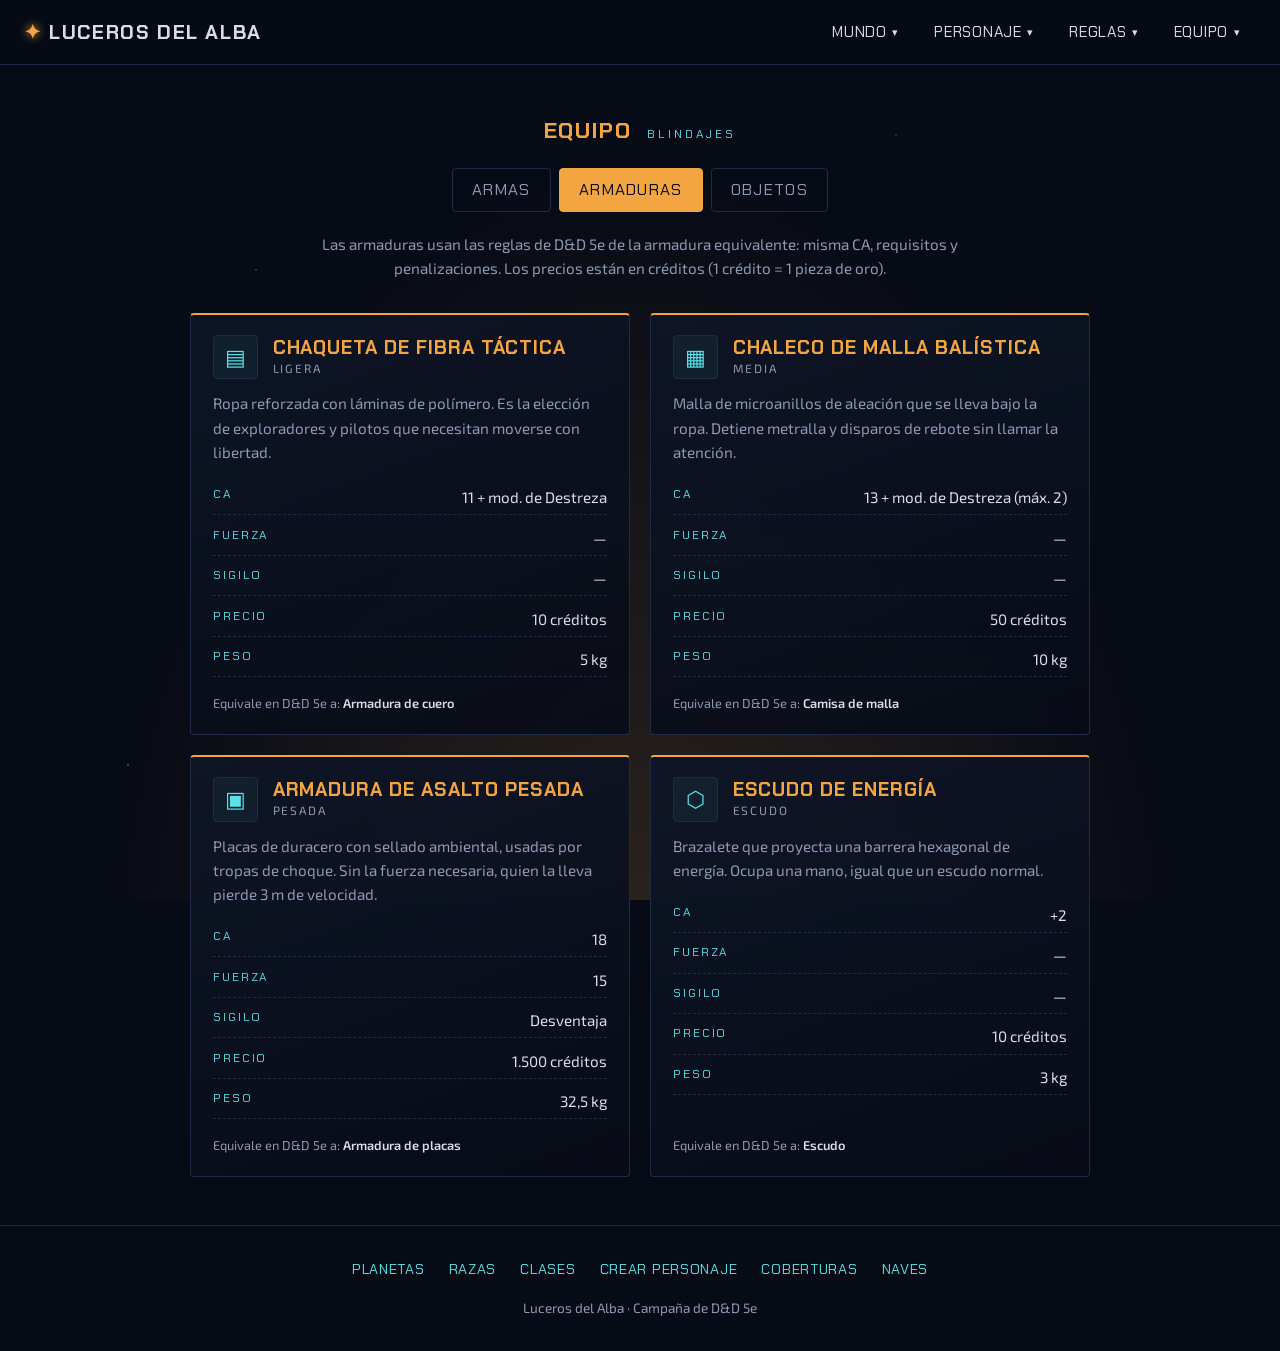
==== equipo/armaduras.html @ 4a0cb897 "Equipo: 4 armas, 4 armaduras y 4 objetos basados en D&D 5e Co-Authored-By: Claude Opus 5.5 <noreply@" ====
<!DOCTYPE html>
<html lang="es">
<head>
  <meta charset="UTF-8">
  <meta name="viewport" content="width=device-width, initial-scale=1">
  <title>Armaduras · Luceros del Alba</title>
  <link rel="preconnect" href="https://fonts.googleapis.com">
  <link rel="preconnect" href="https://fonts.gstatic.com" crossorigin>
  <link href="https://fonts.googleapis.com/css2?family=Chakra+Petch:wght@500;700&family=Exo+2:wght@400;600&display=swap" rel="stylesheet">
  <link rel="stylesheet" href="../css/estilo.css">
</head>
<body>
  <div id="cabecera"></div>

  <main class="contenido">
    <header class="titulo-pagina titulo-pagina--compacto">
      <h1>Equipo</h1>
      <span class="portada__etiqueta">Blindajes</span>
    </header>

    <nav class="pestanas">
      <a href="armas.html">Armas</a>
      <a href="armaduras.html" class="activa" aria-current="page">Armaduras</a>
      <a href="objetos.html">Objetos</a>
    </nav>

    <p class="intro-equipo">Las armaduras usan las reglas de D&amp;D 5e de la armadura equivalente: misma CA, requisitos y penalizaciones. Los precios están en créditos (1 crédito = 1 pieza de oro).</p>

    <!-- Para añadir un objeto, copia un <article class="objeto"> completo -->
    <section class="rejilla-objetos">
      <article class="objeto">
        <div class="objeto__cabecera">
          <span class="objeto__icono">▤</span>
          <div>
            <h2>Chaqueta de fibra táctica</h2>
            <p class="objeto__tipo">Ligera</p>
          </div>
        </div>
        <p class="objeto__desc">Ropa reforzada con láminas de polímero. Es la elección de exploradores y pilotos que necesitan moverse con libertad.</p>
        <dl class="objeto__datos">
          <div><dt>CA</dt><dd>11 + mod. de Destreza</dd></div>
          <div><dt>Fuerza</dt><dd>—</dd></div>
          <div><dt>Sigilo</dt><dd>—</dd></div>
          <div><dt>Precio</dt><dd>10 créditos</dd></div>
          <div><dt>Peso</dt><dd>5 kg</dd></div>
        </dl>
        <p class="objeto__equivale">Equivale en D&amp;D 5e a: <strong>Armadura de cuero</strong></p>
      </article>
      <article class="objeto">
        <div class="objeto__cabecera">
          <span class="objeto__icono">▦</span>
          <div>
            <h2>Chaleco de malla balística</h2>
            <p class="objeto__tipo">Media</p>
          </div>
        </div>
        <p class="objeto__desc">Malla de microanillos de aleación que se lleva bajo la ropa. Detiene metralla y disparos de rebote sin llamar la atención.</p>
        <dl class="objeto__datos">
          <div><dt>CA</dt><dd>13 + mod. de Destreza (máx. 2)</dd></div>
          <div><dt>Fuerza</dt><dd>—</dd></div>
          <div><dt>Sigilo</dt><dd>—</dd></div>
          <div><dt>Precio</dt><dd>50 créditos</dd></div>
          <div><dt>Peso</dt><dd>10 kg</dd></div>
        </dl>
        <p class="objeto__equivale">Equivale en D&amp;D 5e a: <strong>Camisa de malla</strong></p>
      </article>
      <article class="objeto">
        <div class="objeto__cabecera">
          <span class="objeto__icono">▣</span>
          <div>
            <h2>Armadura de asalto pesada</h2>
            <p class="objeto__tipo">Pesada</p>
          </div>
        </div>
        <p class="objeto__desc">Placas de duracero con sellado ambiental, usadas por tropas de choque. Sin la fuerza necesaria, quien la lleva pierde 3 m de velocidad.</p>
        <dl class="objeto__datos">
          <div><dt>CA</dt><dd>18</dd></div>
          <div><dt>Fuerza</dt><dd>15</dd></div>
          <div><dt>Sigilo</dt><dd>Desventaja</dd></div>
          <div><dt>Precio</dt><dd>1.500 créditos</dd></div>
          <div><dt>Peso</dt><dd>32,5 kg</dd></div>
        </dl>
        <p class="objeto__equivale">Equivale en D&amp;D 5e a: <strong>Armadura de placas</strong></p>
      </article>
      <article class="objeto">
        <div class="objeto__cabecera">
          <span class="objeto__icono">⬡</span>
          <div>
            <h2>Escudo de energía</h2>
            <p class="objeto__tipo">Escudo</p>
          </div>
        </div>
        <p class="objeto__desc">Brazalete que proyecta una barrera hexagonal de energía. Ocupa una mano, igual que un escudo normal.</p>
        <dl class="objeto__datos">
          <div><dt>CA</dt><dd>+2</dd></div>
          <div><dt>Fuerza</dt><dd>—</dd></div>
          <div><dt>Sigilo</dt><dd>—</dd></div>
          <div><dt>Precio</dt><dd>10 créditos</dd></div>
          <div><dt>Peso</dt><dd>3 kg</dd></div>
        </dl>
        <p class="objeto__equivale">Equivale en D&amp;D 5e a: <strong>Escudo</strong></p>
      </article>
    </section>
  </main>

  <div id="pie"></div>

  <script src="../js/menu.js"></script>
</body>
</html>
---- css/estilo.css ----
/* =========================================================
   Luceros del Alba — Estilo común de la wiki
   Paleta: noche espacial con luz de amanecer (ámbar) y
   detalles holográficos (cian).
   ========================================================= */

:root {
  --fondo: #070b16;
  --fondo-panel: #0e1526;
  --borde: #1f2b45;
  --texto: #d7deea;
  --texto-suave: #8d9ab3;
  --ambar: #f2a541;
  --ambar-claro: #ffd08a;
  --cian: #5ce1e6;
  --fuente-titulos: "Chakra Petch", sans-serif;
  --fuente-texto: "Exo 2", sans-serif;
  --ancho-max: 1100px;
}

* { box-sizing: border-box; margin: 0; padding: 0; }

body {
  min-height: 100vh;
  display: flex;
  flex-direction: column;
  font-family: var(--fuente-texto);
  color: var(--texto);
  line-height: 1.6;
  background:
    radial-gradient(ellipse at 50% 120%, rgba(242, 165, 65, 0.18), transparent 60%),
    radial-gradient(1px 1px at 20% 30%, #fff8, transparent),
    radial-gradient(1px 1px at 70% 15%, #fff6, transparent),
    radial-gradient(1px 1px at 40% 70%, #fff5, transparent),
    radial-gradient(1px 1px at 85% 55%, #fff7, transparent),
    radial-gradient(1.5px 1.5px at 10% 85%, #fff6, transparent),
    radial-gradient(1px 1px at 60% 45%, #fff4, transparent),
    var(--fondo);
  background-attachment: fixed;
}

a { color: var(--cian); text-decoration: none; }
a:hover { color: var(--ambar-claro); }

/* ---------- Cabecera ---------- */
.cabecera {
  position: sticky;
  top: 0;
  z-index: 10;
  display: flex;
  align-items: center;
  justify-content: space-between;
  gap: 1rem;
  padding: 0.8rem 1.5rem;
  background: rgba(7, 11, 22, 0.85);
  backdrop-filter: blur(8px);
  border-bottom: 1px solid var(--borde);
}

.logo {
  font-family: var(--fuente-titulos);
  font-weight: 700;
  font-size: 1.25rem;
  letter-spacing: 0.08em;
  text-transform: uppercase;
  color: var(--texto);
}
.logo__estrella { color: var(--ambar); text-shadow: 0 0 10px var(--ambar); }

.menu { display: flex; gap: 0.25rem; list-style: none; }
.menu__item { position: relative; }

.menu__boton {
  display: flex;
  align-items: center;
  gap: 0.35rem;
  padding: 0.5rem 0.9rem;
  background: none;
  border: 1px solid transparent;
  border-radius: 4px;
  color: var(--texto);
  font-family: var(--fuente-titulos);
  font-size: 0.95rem;
  letter-spacing: 0.05em;
  text-transform: uppercase;
  cursor: pointer;
}
.menu__boton:hover,
.menu__item.abierto .menu__boton { border-color: var(--borde); color: var(--ambar); }
.menu__flecha { font-size: 0.7rem; transition: transform 0.2s; }
.menu__item.abierto .menu__flecha { transform: rotate(180deg); }

.desplegable {
  display: none;
  position: absolute;
  top: calc(100% + 0.4rem);
  left: 0;
  min-width: 190px;
  list-style: none;
  padding: 0.4rem;
  background: var(--fondo-panel);
  border: 1px solid var(--borde);
  border-top: 2px solid var(--ambar);
  border-radius: 4px;
  box-shadow: 0 10px 30px rgba(0, 0, 0, 0.5);
}
/* Puente invisible para que el ratón no "caiga" en el hueco */
.desplegable::before {
  content: "";
  position: absolute;
  top: -0.6rem;
  left: 0;
  right: 0;
  height: 0.6rem;
}
.desplegable a {
  display: block;
  padding: 0.5rem 0.75rem;
  border-radius: 3px;
  color: var(--texto);
}
.desplegable a:hover { background: rgba(92, 225, 230, 0.08); color: var(--cian); }

.menu__item.abierto .desplegable { display: block; }

/* En escritorio también se abren al pasar el ratón */
@media (hover: hover) and (min-width: 769px) {
  .menu__item:hover .desplegable { display: block; }
}

.hamburguesa {
  display: none;
  background: none;
  border: 1px solid var(--borde);
  border-radius: 4px;
  padding: 0.3rem 0.7rem;
  color: var(--texto);
  font-size: 1.3rem;
  cursor: pointer;
}

/* ---------- Contenido ---------- */
.contenido {
  flex: 1;
  width: 100%;
  max-width: var(--ancho-max);
  margin: 0 auto;
  padding: 3rem 1.5rem;
}

.portada { text-align: center; max-width: 720px; margin: 2rem auto 4rem; }
.portada__etiqueta {
  font-family: var(--fuente-titulos);
  font-size: 0.85rem;
  letter-spacing: 0.25em;
  text-transform: uppercase;
  color: var(--cian);
}
.portada__titulo {
  margin: 0.5rem 0 1.25rem;
  font-family: var(--fuente-titulos);
  font-size: clamp(2.4rem, 7vw, 4.2rem);
  line-height: 1.1;
  letter-spacing: 0.04em;
  text-transform: uppercase;
  background: linear-gradient(180deg, var(--ambar-claro), var(--ambar));
  -webkit-background-clip: text;
  background-clip: text;
  color: transparent;
  filter: drop-shadow(0 0 18px rgba(242, 165, 65, 0.35));
}
.portada__texto { color: var(--texto-suave); font-size: 1.1rem; }
.portada__botones {
  display: flex;
  flex-wrap: wrap;
  justify-content: center;
  gap: 0.8rem;
  margin-top: 2rem;
}

.boton {
  padding: 0.7rem 1.4rem;
  border: 1px solid var(--cian);
  border-radius: 4px;
  font-family: var(--fuente-titulos);
  letter-spacing: 0.06em;
  text-transform: uppercase;
  color: var(--cian);
}
.boton:hover { background: rgba(92, 225, 230, 0.1); color: var(--cian); }
.boton--primario { background: var(--ambar); border-color: var(--ambar); color: var(--fondo); }
.boton--primario:hover { background: var(--ambar-claro); color: var(--fondo); }

.tarjetas {
  display: grid;
  grid-template-columns: repeat(auto-fit, minmax(220px, 1fr));
  gap: 1.2rem;
}
.tarjeta {
  display: block;
  padding: 1.5rem;
  background: var(--fondo-panel);
  border: 1px solid var(--borde);
  border-radius: 6px;
  color: var(--texto);
  transition: border-color 0.2s, transform 0.2s;
}
.tarjeta:hover { border-color: var(--ambar); transform: translateY(-3px); color: var(--texto); }
.tarjeta__icono { font-size: 1.5rem; color: var(--ambar); }
.tarjeta h2 {
  margin: 0.5rem 0;
  font-family: var(--fuente-titulos);
  font-size: 1.2rem;
  letter-spacing: 0.05em;
  text-transform: uppercase;
}
.tarjeta p { color: var(--texto-suave); font-size: 0.95rem; }

/* ---------- Título de página interior ---------- */
.titulo-pagina { text-align: center; margin-bottom: 3rem; }
.titulo-pagina h1 {
  margin: 0.3rem 0 0.5rem;
  font-family: var(--fuente-titulos);
  font-size: clamp(2rem, 5vw, 3rem);
  letter-spacing: 0.06em;
  text-transform: uppercase;
  color: var(--ambar);
}
.titulo-pagina p:last-child { color: var(--texto-suave); }

/* Variante compacta: una sola línea, para páginas que deben verse enteras */
.titulo-pagina--compacto {
  display: flex;
  align-items: baseline;
  justify-content: center;
  gap: 1rem;
  margin-bottom: 1.25rem;
}
.titulo-pagina--compacto h1 { margin: 0; font-size: 1.4rem; }
.titulo-pagina--compacto .portada__etiqueta { font-size: 0.75rem; }

/* Contenido que ocupa justo la pantalla, centrado en vertical */
.contenido--ajustado {
  display: flex;
  flex-direction: column;
  justify-content: center;
  min-height: calc(100vh - 62px);
  padding-top: 1.25rem;
  padding-bottom: 1.25rem;
}

/* ---------- Planetas ---------- */
.planeta {
  display: grid;
  grid-template-columns: minmax(260px, 1fr) 1.2fr;
  align-items: center;
  gap: 3rem;
  margin-bottom: 5rem;
  scroll-margin-top: 5rem;
}

.planeta__imagen { display: flex; justify-content: center; }
.planeta__imagen img {
  width: 100%;
  max-width: 340px;
  max-height: 50vh;
  animation: flotar 8s ease-in-out infinite;
}
@keyframes flotar {
  0%, 100% { transform: translateY(0); }
  50% { transform: translateY(-10px); }
}

/* ---------- Carrusel ---------- */
.carrusel { position: relative; padding: 0 4.5rem; }
.carrusel .planeta { display: none; margin-bottom: 1rem; }
.carrusel .planeta.activo { display: grid; animation: entrar-der 0.45s ease; }
.carrusel .planeta.activo.desde-izq { animation-name: entrar-izq; }
@keyframes entrar-der { from { opacity: 0; transform: translateX(40px); } to { opacity: 1; transform: none; } }
@keyframes entrar-izq { from { opacity: 0; transform: translateX(-40px); } to { opacity: 1; transform: none; } }

.flecha {
  position: absolute;
  top: 50%;
  z-index: 2;
  width: 3.2rem;
  height: 3.2rem;
  transform: translateY(-50%);
  display: grid;
  place-items: center;
  background: rgba(14, 21, 38, 0.85);
  border: 1px solid var(--borde);
  border-radius: 50%;
  color: var(--ambar);
  font-size: 2rem;
  line-height: 1;
  cursor: pointer;
  transition: border-color 0.2s, box-shadow 0.2s, color 0.2s;
}
.flecha:hover { border-color: var(--ambar); color: var(--ambar-claro); box-shadow: 0 0 18px rgba(242, 165, 65, 0.35); }
.flecha--izq { left: 0; }
.flecha--der { right: 0; }

.carrusel__puntos { display: flex; justify-content: center; gap: 0.6rem; }
.carrusel__punto {
  width: 0.7rem;
  height: 0.7rem;
  padding: 0;
  border: 1px solid var(--texto-suave);
  border-radius: 50%;
  background: none;
  cursor: pointer;
}
.carrusel__punto.activo { background: var(--ambar); border-color: var(--ambar); box-shadow: 0 0 8px var(--ambar); }

/* Interfaz de datos tipo terminal holográfica */
.ficha {
  --color: var(--ambar);
  position: relative;
  padding: 1.25rem 1.5rem;
  background: linear-gradient(160deg, rgba(14, 21, 38, 0.95), rgba(7, 11, 22, 0.9));
  border: 1px solid var(--borde);
  border-left: 3px solid var(--color);
  border-radius: 4px;
  box-shadow: 0 0 40px rgba(0, 0, 0, 0.4);
  overflow: hidden;
}
.ficha--cian { --color: var(--cian); }

/* Líneas de escaneo sutiles */
.ficha::after {
  content: "";
  position: absolute;
  inset: 0;
  pointer-events: none;
  background: repeating-linear-gradient(0deg, rgba(255, 255, 255, 0.015) 0 1px, transparent 1px 3px);
}
/* Esquina recortada decorativa */
.ficha::before {
  content: "";
  position: absolute;
  top: 0;
  right: 0;
  width: 40px;
  height: 40px;
  border-top: 2px solid var(--color);
  border-right: 2px solid var(--color);
  opacity: 0.6;
}

.ficha__cabecera {
  display: flex;
  flex-wrap: wrap;
  align-items: baseline;
  gap: 0.4rem 1rem;
  padding-bottom: 0.6rem;
  margin-bottom: 0.75rem;
  border-bottom: 1px dashed var(--borde);
}
.ficha__codigo {
  font-family: var(--fuente-titulos);
  font-size: 0.8rem;
  letter-spacing: 0.2em;
  color: var(--texto-suave);
}
.ficha__cabecera h2 {
  flex: 1;
  font-family: var(--fuente-titulos);
  font-size: 1.5rem;
  letter-spacing: 0.06em;
  text-transform: uppercase;
  color: var(--color);
}
.ficha__estado { font-size: 0.8rem; color: #7be38f; }

.ficha__descripcion { color: var(--texto-suave); margin-bottom: 1rem; font-size: 0.95rem; }

.ficha__datos {
  display: grid;
  grid-template-columns: repeat(2, 1fr);
  gap: 0.5rem 1rem;
}
.ficha__datos div {
  padding: 0.35rem 0.7rem;
  background: rgba(255, 255, 255, 0.02);
  border: 1px solid var(--borde);
  border-radius: 3px;
}
.ficha__datos dt {
  font-family: var(--fuente-titulos);
  font-size: 0.75rem;
  letter-spacing: 0.15em;
  text-transform: uppercase;
  color: var(--color);
}
.ficha__datos dd { font-size: 1rem; }

.ficha__peligro {
  display: flex;
  align-items: center;
  gap: 1rem;
  margin-top: 1rem;
  font-family: var(--fuente-titulos);
  font-size: 0.8rem;
  letter-spacing: 0.15em;
  text-transform: uppercase;
  color: var(--texto-suave);
}
.barra {
  flex: 1;
  height: 8px;
  background: var(--borde);
  border-radius: 4px;
  overflow: hidden;
}
.barra__relleno {
  height: 100%;
  background: linear-gradient(90deg, #7be38f, var(--ambar), #e5484d);
  background-size: 300px 100%;
}

/* ---------- Equipo ---------- */
.pestanas {
  display: flex;
  justify-content: center;
  gap: 0.5rem;
  margin-bottom: 1.25rem;
}
.pestanas a {
  padding: 0.5rem 1.2rem;
  border: 1px solid var(--borde);
  border-radius: 4px;
  font-family: var(--fuente-titulos);
  letter-spacing: 0.08em;
  text-transform: uppercase;
  color: var(--texto-suave);
}
.pestanas a:hover { color: var(--cian); border-color: var(--cian); }
.pestanas a.activa { color: var(--fondo); background: var(--ambar); border-color: var(--ambar); }

.intro-equipo {
  max-width: 680px;
  margin: 0 auto 2rem;
  text-align: center;
  color: var(--texto-suave);
  font-size: 0.95rem;
}

.rejilla-objetos {
  display: grid;
  grid-template-columns: repeat(2, 1fr);
  gap: 1.25rem;
  max-width: 900px;
  margin: 0 auto;
}

.objeto {
  display: flex;
  flex-direction: column;
  padding: 1.25rem 1.4rem;
  background: linear-gradient(160deg, rgba(14, 21, 38, 0.95), rgba(7, 11, 22, 0.9));
  border: 1px solid var(--borde);
  border-top: 2px solid var(--ambar);
  border-radius: 4px;
  transition: border-color 0.2s, transform 0.2s;
}
.objeto:hover { border-color: var(--ambar); transform: translateY(-2px); }

.objeto__cabecera { display: flex; align-items: center; gap: 0.9rem; margin-bottom: 0.75rem; }
.objeto__icono {
  display: grid;
  place-items: center;
  flex-shrink: 0;
  width: 2.8rem;
  height: 2.8rem;
  border: 1px solid var(--borde);
  border-radius: 4px;
  font-size: 1.4rem;
  color: var(--cian);
  background: rgba(92, 225, 230, 0.05);
}
.objeto h2 {
  font-family: var(--fuente-titulos);
  font-size: 1.2rem;
  letter-spacing: 0.05em;
  text-transform: uppercase;
  color: var(--ambar);
  line-height: 1.2;
}
.objeto__tipo {
  font-size: 0.75rem;
  letter-spacing: 0.15em;
  text-transform: uppercase;
  color: var(--texto-suave);
}
.objeto__desc { color: var(--texto-suave); font-size: 0.95rem; margin-bottom: 1rem; }

.objeto__datos { display: grid; gap: 0.35rem; margin-bottom: 1rem; }
.objeto__datos div {
  display: flex;
  justify-content: space-between;
  gap: 1rem;
  padding: 0.3rem 0;
  border-bottom: 1px dashed var(--borde);
}
.objeto__datos dt {
  flex-shrink: 0;
  font-family: var(--fuente-titulos);
  font-size: 0.75rem;
  letter-spacing: 0.15em;
  text-transform: uppercase;
  color: var(--cian);
}
.objeto__datos dd { text-align: right; font-size: 0.95rem; }

.objeto__equivale {
  margin-top: auto;
  font-size: 0.8rem;
  color: var(--texto-suave);
}
.objeto__equivale strong { color: var(--texto); font-weight: 600; }

/* ---------- Pie ---------- */
.pie {
  padding: 2rem 1.5rem;
  border-top: 1px solid var(--borde);
  background: rgba(7, 11, 22, 0.85);
  text-align: center;
}
.pie__enlaces {
  display: flex;
  flex-wrap: wrap;
  justify-content: center;
  gap: 0.5rem 1.5rem;
  margin-bottom: 1rem;
}
.pie__enlaces a {
  font-family: var(--fuente-titulos);
  font-size: 0.9rem;
  letter-spacing: 0.05em;
  text-transform: uppercase;
}
.pie__texto { color: var(--texto-suave); font-size: 0.85rem; }

/* ---------- Móvil ---------- */
@media (max-width: 768px) {
  .hamburguesa { display: block; }
  .cabecera { flex-wrap: wrap; }
  .cabecera nav { width: 100%; }
  .menu { display: none; flex-direction: column; padding-top: 0.5rem; }
  .menu.visible { display: flex; }
  .menu__boton { width: 100%; justify-content: space-between; }
  .desplegable {
    position: static;
    margin: 0.25rem 0 0.5rem;
    box-shadow: none;
  }
  .contenido { padding: 2rem 1rem; }
  .rejilla-objetos { grid-template-columns: 1fr; }
  .pestanas { gap: 0.35rem; }
  .pestanas a { padding: 0.45rem 0.7rem; font-size: 0.85rem; letter-spacing: 0.04em; }
  .planeta { grid-template-columns: 1fr; gap: 0.75rem; margin-bottom: 3.5rem; }
  .planeta__imagen img { max-width: 150px; }
  .ficha { padding: 1rem; }
  .ficha__descripcion { font-size: 0.9rem; margin-bottom: 0.75rem; }
  .ficha__datos dd { font-size: 0.9rem; }
  .ficha__peligro { margin-top: 0.75rem; }
  .contenido--ajustado { padding-top: 0.75rem; min-height: 0; }
  .titulo-pagina--compacto { margin-bottom: 0.5rem; }
  .ficha__datos { gap: 0.6rem; }
  .carrusel { padding: 0; }
  /* En móvil las flechas quedan a los lados de la imagen del planeta */
  .flecha { top: 75px; width: 2.6rem; height: 2.6rem; font-size: 1.6rem; }
}
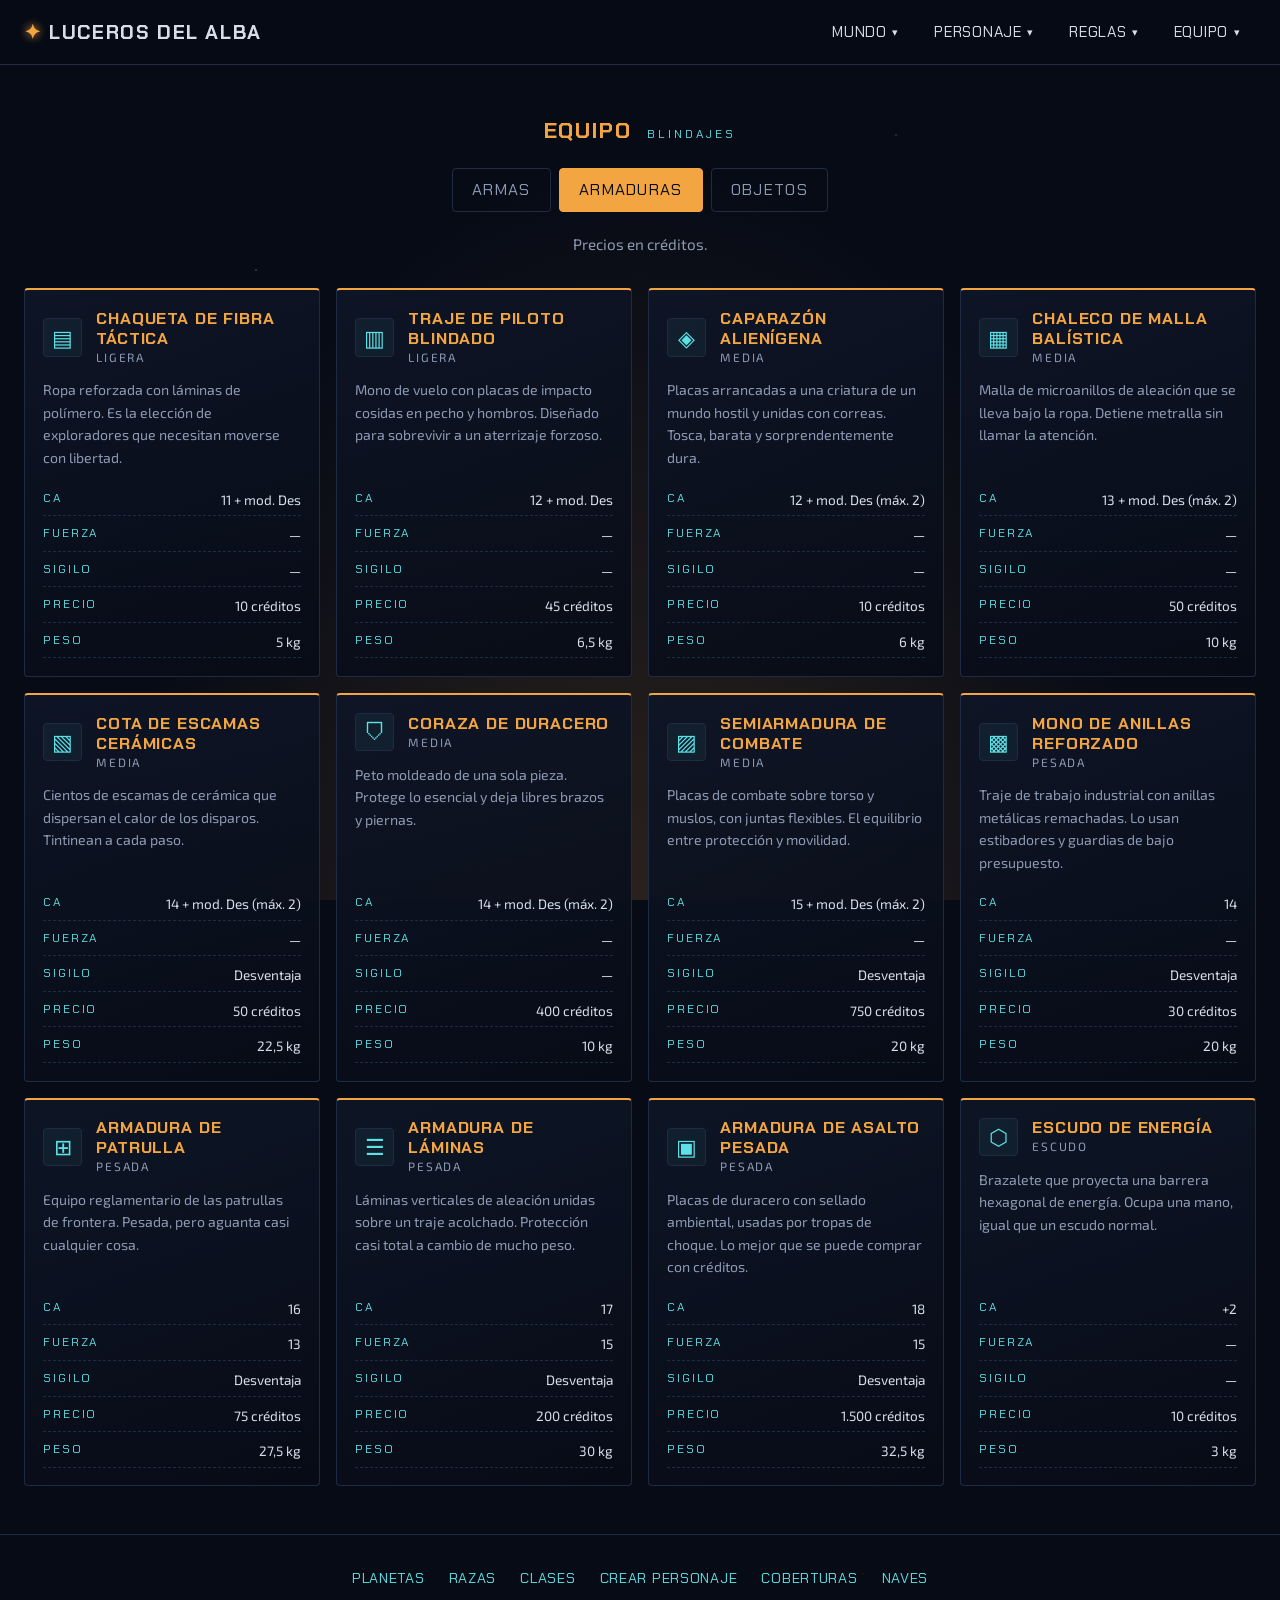
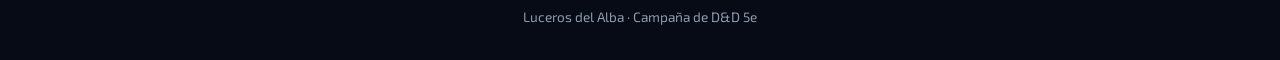
==== commit 1b499501: "Equipo: 12 armas, armaduras y objetos en filas de 4, sin línea de equivalencia Co-Authored-By: Claud" ====
--- a/equipo/armaduras.html
+++ b/equipo/armaduras.html
@@ -12,7 +12,7 @@
 <body>
   <div id="cabecera"></div>
 
-  <main class="contenido">
+  <main class="contenido contenido--ancho">
     <header class="titulo-pagina titulo-pagina--compacto">
       <h1>Equipo</h1>
       <span class="portada__etiqueta">Blindajes</span>
@@ -24,7 +24,7 @@
       <a href="objetos.html">Objetos</a>
     </nav>
 
-    <p class="intro-equipo">Las armaduras usan las reglas de D&amp;D 5e de la armadura equivalente: misma CA, requisitos y penalizaciones. Los precios están en créditos (1 crédito = 1 pieza de oro).</p>
+    <p class="intro-equipo">Precios en créditos.</p>
 
     <!-- Para añadir un objeto, copia un <article class="objeto"> completo -->
     <section class="rejilla-objetos">
@@ -36,15 +36,48 @@
             <p class="objeto__tipo">Ligera</p>
           </div>
         </div>
-        <p class="objeto__desc">Ropa reforzada con láminas de polímero. Es la elección de exploradores y pilotos que necesitan moverse con libertad.</p>
-        <dl class="objeto__datos">
-          <div><dt>CA</dt><dd>11 + mod. de Destreza</dd></div>
+        <p class="objeto__desc">Ropa reforzada con láminas de polímero. Es la elección de exploradores que necesitan moverse con libertad.</p>
+        <dl class="objeto__datos">
+          <div><dt>CA</dt><dd>11 + mod. Des</dd></div>
           <div><dt>Fuerza</dt><dd>—</dd></div>
           <div><dt>Sigilo</dt><dd>—</dd></div>
           <div><dt>Precio</dt><dd>10 créditos</dd></div>
           <div><dt>Peso</dt><dd>5 kg</dd></div>
         </dl>
-        <p class="objeto__equivale">Equivale en D&amp;D 5e a: <strong>Armadura de cuero</strong></p>
+      </article>
+      <article class="objeto">
+        <div class="objeto__cabecera">
+          <span class="objeto__icono">▥</span>
+          <div>
+            <h2>Traje de piloto blindado</h2>
+            <p class="objeto__tipo">Ligera</p>
+          </div>
+        </div>
+        <p class="objeto__desc">Mono de vuelo con placas de impacto cosidas en pecho y hombros. Diseñado para sobrevivir a un aterrizaje forzoso.</p>
+        <dl class="objeto__datos">
+          <div><dt>CA</dt><dd>12 + mod. Des</dd></div>
+          <div><dt>Fuerza</dt><dd>—</dd></div>
+          <div><dt>Sigilo</dt><dd>—</dd></div>
+          <div><dt>Precio</dt><dd>45 créditos</dd></div>
+          <div><dt>Peso</dt><dd>6,5 kg</dd></div>
+        </dl>
+      </article>
+      <article class="objeto">
+        <div class="objeto__cabecera">
+          <span class="objeto__icono">◈</span>
+          <div>
+            <h2>Caparazón alienígena</h2>
+            <p class="objeto__tipo">Media</p>
+          </div>
+        </div>
+        <p class="objeto__desc">Placas arrancadas a una criatura de un mundo hostil y unidas con correas. Tosca, barata y sorprendentemente dura.</p>
+        <dl class="objeto__datos">
+          <div><dt>CA</dt><dd>12 + mod. Des (máx. 2)</dd></div>
+          <div><dt>Fuerza</dt><dd>—</dd></div>
+          <div><dt>Sigilo</dt><dd>—</dd></div>
+          <div><dt>Precio</dt><dd>10 créditos</dd></div>
+          <div><dt>Peso</dt><dd>6 kg</dd></div>
+        </dl>
       </article>
       <article class="objeto">
         <div class="objeto__cabecera">
@@ -54,15 +87,116 @@
             <p class="objeto__tipo">Media</p>
           </div>
         </div>
-        <p class="objeto__desc">Malla de microanillos de aleación que se lleva bajo la ropa. Detiene metralla y disparos de rebote sin llamar la atención.</p>
-        <dl class="objeto__datos">
-          <div><dt>CA</dt><dd>13 + mod. de Destreza (máx. 2)</dd></div>
+        <p class="objeto__desc">Malla de microanillos de aleación que se lleva bajo la ropa. Detiene metralla sin llamar la atención.</p>
+        <dl class="objeto__datos">
+          <div><dt>CA</dt><dd>13 + mod. Des (máx. 2)</dd></div>
           <div><dt>Fuerza</dt><dd>—</dd></div>
           <div><dt>Sigilo</dt><dd>—</dd></div>
           <div><dt>Precio</dt><dd>50 créditos</dd></div>
           <div><dt>Peso</dt><dd>10 kg</dd></div>
         </dl>
-        <p class="objeto__equivale">Equivale en D&amp;D 5e a: <strong>Camisa de malla</strong></p>
+      </article>
+      <article class="objeto">
+        <div class="objeto__cabecera">
+          <span class="objeto__icono">▧</span>
+          <div>
+            <h2>Cota de escamas cerámicas</h2>
+            <p class="objeto__tipo">Media</p>
+          </div>
+        </div>
+        <p class="objeto__desc">Cientos de escamas de cerámica que dispersan el calor de los disparos. Tintinean a cada paso.</p>
+        <dl class="objeto__datos">
+          <div><dt>CA</dt><dd>14 + mod. Des (máx. 2)</dd></div>
+          <div><dt>Fuerza</dt><dd>—</dd></div>
+          <div><dt>Sigilo</dt><dd>Desventaja</dd></div>
+          <div><dt>Precio</dt><dd>50 créditos</dd></div>
+          <div><dt>Peso</dt><dd>22,5 kg</dd></div>
+        </dl>
+      </article>
+      <article class="objeto">
+        <div class="objeto__cabecera">
+          <span class="objeto__icono">⛉</span>
+          <div>
+            <h2>Coraza de duracero</h2>
+            <p class="objeto__tipo">Media</p>
+          </div>
+        </div>
+        <p class="objeto__desc">Peto moldeado de una sola pieza. Protege lo esencial y deja libres brazos y piernas.</p>
+        <dl class="objeto__datos">
+          <div><dt>CA</dt><dd>14 + mod. Des (máx. 2)</dd></div>
+          <div><dt>Fuerza</dt><dd>—</dd></div>
+          <div><dt>Sigilo</dt><dd>—</dd></div>
+          <div><dt>Precio</dt><dd>400 créditos</dd></div>
+          <div><dt>Peso</dt><dd>10 kg</dd></div>
+        </dl>
+      </article>
+      <article class="objeto">
+        <div class="objeto__cabecera">
+          <span class="objeto__icono">▨</span>
+          <div>
+            <h2>Semiarmadura de combate</h2>
+            <p class="objeto__tipo">Media</p>
+          </div>
+        </div>
+        <p class="objeto__desc">Placas de combate sobre torso y muslos, con juntas flexibles. El equilibrio entre protección y movilidad.</p>
+        <dl class="objeto__datos">
+          <div><dt>CA</dt><dd>15 + mod. Des (máx. 2)</dd></div>
+          <div><dt>Fuerza</dt><dd>—</dd></div>
+          <div><dt>Sigilo</dt><dd>Desventaja</dd></div>
+          <div><dt>Precio</dt><dd>750 créditos</dd></div>
+          <div><dt>Peso</dt><dd>20 kg</dd></div>
+        </dl>
+      </article>
+      <article class="objeto">
+        <div class="objeto__cabecera">
+          <span class="objeto__icono">▩</span>
+          <div>
+            <h2>Mono de anillas reforzado</h2>
+            <p class="objeto__tipo">Pesada</p>
+          </div>
+        </div>
+        <p class="objeto__desc">Traje de trabajo industrial con anillas metálicas remachadas. Lo usan estibadores y guardias de bajo presupuesto.</p>
+        <dl class="objeto__datos">
+          <div><dt>CA</dt><dd>14</dd></div>
+          <div><dt>Fuerza</dt><dd>—</dd></div>
+          <div><dt>Sigilo</dt><dd>Desventaja</dd></div>
+          <div><dt>Precio</dt><dd>30 créditos</dd></div>
+          <div><dt>Peso</dt><dd>20 kg</dd></div>
+        </dl>
+      </article>
+      <article class="objeto">
+        <div class="objeto__cabecera">
+          <span class="objeto__icono">⊞</span>
+          <div>
+            <h2>Armadura de patrulla</h2>
+            <p class="objeto__tipo">Pesada</p>
+          </div>
+        </div>
+        <p class="objeto__desc">Equipo reglamentario de las patrullas de frontera. Pesada, pero aguanta casi cualquier cosa.</p>
+        <dl class="objeto__datos">
+          <div><dt>CA</dt><dd>16</dd></div>
+          <div><dt>Fuerza</dt><dd>13</dd></div>
+          <div><dt>Sigilo</dt><dd>Desventaja</dd></div>
+          <div><dt>Precio</dt><dd>75 créditos</dd></div>
+          <div><dt>Peso</dt><dd>27,5 kg</dd></div>
+        </dl>
+      </article>
+      <article class="objeto">
+        <div class="objeto__cabecera">
+          <span class="objeto__icono">☰</span>
+          <div>
+            <h2>Armadura de láminas</h2>
+            <p class="objeto__tipo">Pesada</p>
+          </div>
+        </div>
+        <p class="objeto__desc">Láminas verticales de aleación unidas sobre un traje acolchado. Protección casi total a cambio de mucho peso.</p>
+        <dl class="objeto__datos">
+          <div><dt>CA</dt><dd>17</dd></div>
+          <div><dt>Fuerza</dt><dd>15</dd></div>
+          <div><dt>Sigilo</dt><dd>Desventaja</dd></div>
+          <div><dt>Precio</dt><dd>200 créditos</dd></div>
+          <div><dt>Peso</dt><dd>30 kg</dd></div>
+        </dl>
       </article>
       <article class="objeto">
         <div class="objeto__cabecera">
@@ -72,7 +206,7 @@
             <p class="objeto__tipo">Pesada</p>
           </div>
         </div>
-        <p class="objeto__desc">Placas de duracero con sellado ambiental, usadas por tropas de choque. Sin la fuerza necesaria, quien la lleva pierde 3 m de velocidad.</p>
+        <p class="objeto__desc">Placas de duracero con sellado ambiental, usadas por tropas de choque. Lo mejor que se puede comprar con créditos.</p>
         <dl class="objeto__datos">
           <div><dt>CA</dt><dd>18</dd></div>
           <div><dt>Fuerza</dt><dd>15</dd></div>
@@ -80,7 +214,6 @@
           <div><dt>Precio</dt><dd>1.500 créditos</dd></div>
           <div><dt>Peso</dt><dd>32,5 kg</dd></div>
         </dl>
-        <p class="objeto__equivale">Equivale en D&amp;D 5e a: <strong>Armadura de placas</strong></p>
       </article>
       <article class="objeto">
         <div class="objeto__cabecera">
@@ -98,7 +231,6 @@
           <div><dt>Precio</dt><dd>10 créditos</dd></div>
           <div><dt>Peso</dt><dd>3 kg</dd></div>
         </dl>
-        <p class="objeto__equivale">Equivale en D&amp;D 5e a: <strong>Escudo</strong></p>
       </article>
     </section>
   </main>
--- a/css/estilo.css
+++ b/css/estilo.css
@@ -448,16 +448,17 @@
 
 .rejilla-objetos {
   display: grid;
-  grid-template-columns: repeat(2, 1fr);
-  gap: 1.25rem;
-  max-width: 900px;
-  margin: 0 auto;
-}
+  grid-template-columns: repeat(4, 1fr);
+  gap: 1rem;
+}
+.contenido--ancho { max-width: 1320px; }
+@media (max-width: 1150px) { .rejilla-objetos { grid-template-columns: repeat(3, 1fr); } }
+@media (max-width: 900px)  { .rejilla-objetos { grid-template-columns: repeat(2, 1fr); } }
 
 .objeto {
   display: flex;
   flex-direction: column;
-  padding: 1.25rem 1.4rem;
+  padding: 1.1rem 1.15rem;
   background: linear-gradient(160deg, rgba(14, 21, 38, 0.95), rgba(7, 11, 22, 0.9));
   border: 1px solid var(--borde);
   border-top: 2px solid var(--ambar);
@@ -471,8 +472,8 @@
   display: grid;
   place-items: center;
   flex-shrink: 0;
-  width: 2.8rem;
-  height: 2.8rem;
+  width: 2.4rem;
+  height: 2.4rem;
   border: 1px solid var(--borde);
   border-radius: 4px;
   font-size: 1.4rem;
@@ -481,7 +482,7 @@
 }
 .objeto h2 {
   font-family: var(--fuente-titulos);
-  font-size: 1.2rem;
+  font-size: 1.05rem;
   letter-spacing: 0.05em;
   text-transform: uppercase;
   color: var(--ambar);
@@ -493,9 +494,9 @@
   text-transform: uppercase;
   color: var(--texto-suave);
 }
-.objeto__desc { color: var(--texto-suave); font-size: 0.95rem; margin-bottom: 1rem; }
-
-.objeto__datos { display: grid; gap: 0.35rem; margin-bottom: 1rem; }
+.objeto__desc { color: var(--texto-suave); font-size: 0.88rem; margin-bottom: 0.9rem; }
+
+.objeto__datos { display: grid; gap: 0.2rem; margin-top: auto; }
 .objeto__datos div {
   display: flex;
   justify-content: space-between;
@@ -511,14 +512,7 @@
   text-transform: uppercase;
   color: var(--cian);
 }
-.objeto__datos dd { text-align: right; font-size: 0.95rem; }
-
-.objeto__equivale {
-  margin-top: auto;
-  font-size: 0.8rem;
-  color: var(--texto-suave);
-}
-.objeto__equivale strong { color: var(--texto); font-weight: 600; }
+.objeto__datos dd { text-align: right; font-size: 0.85rem; }
 
 /* ---------- Pie ---------- */
 .pie {
